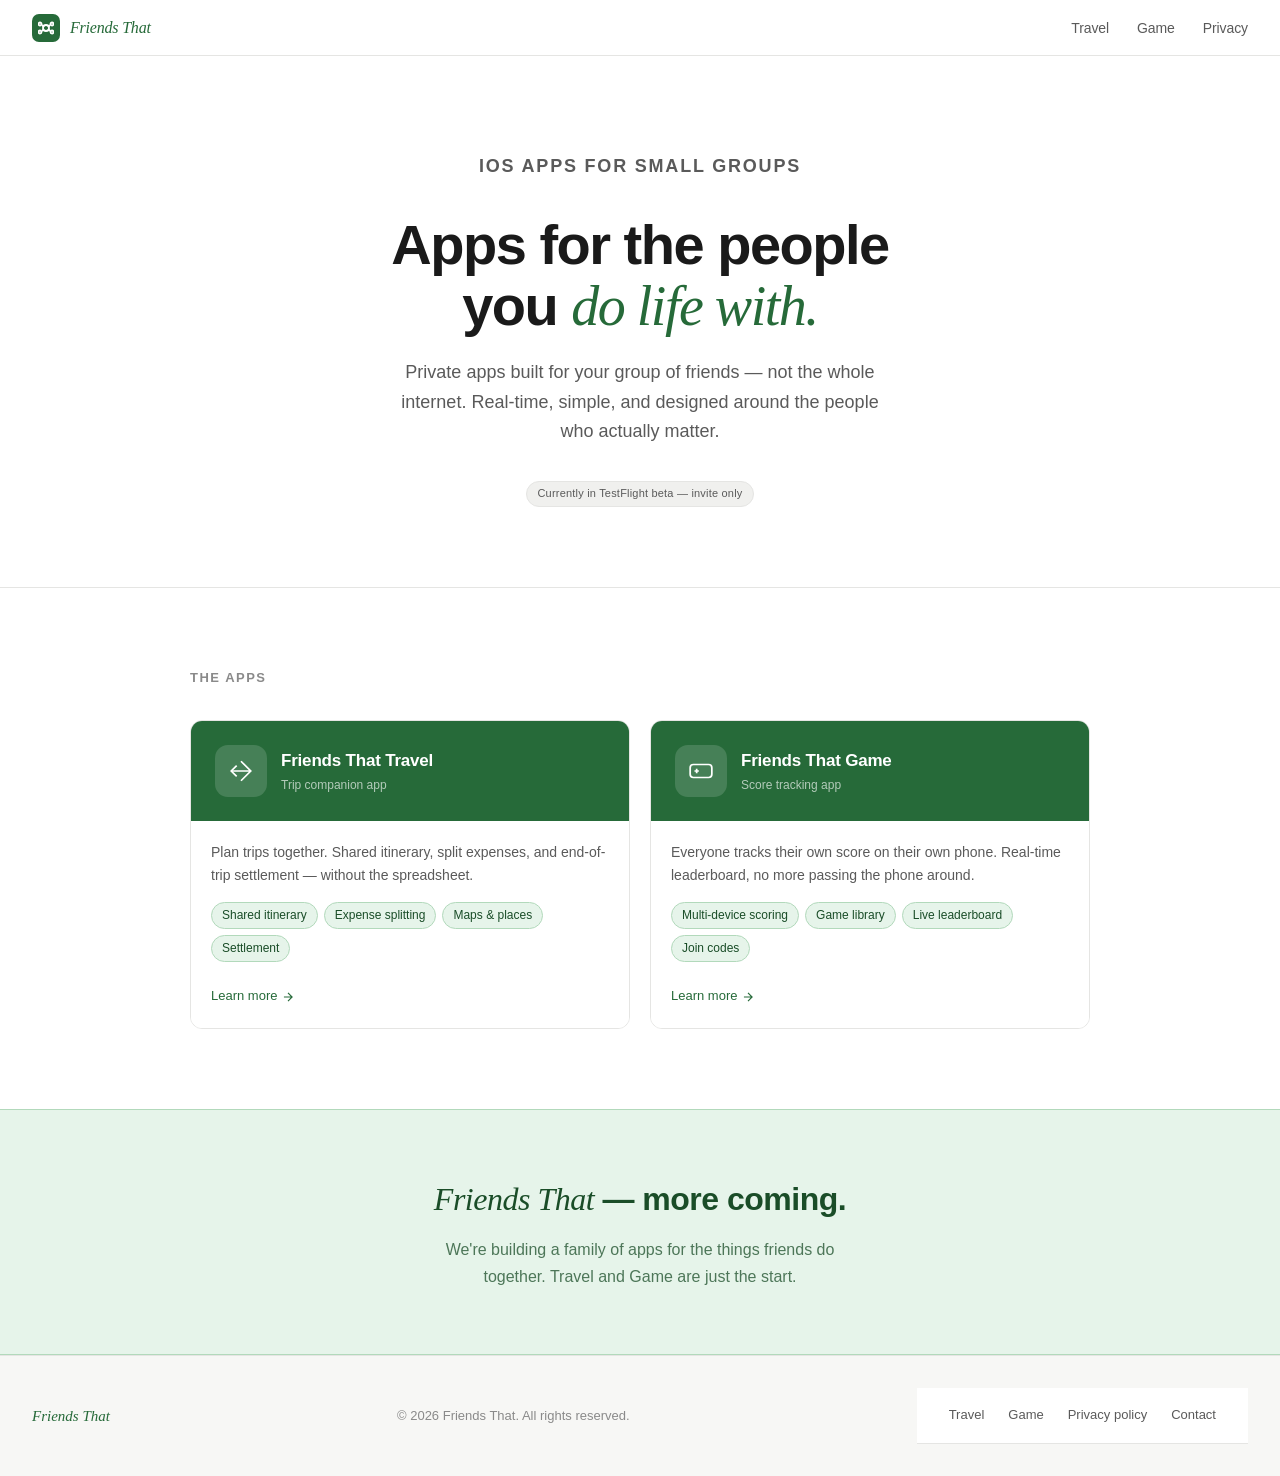
==== index.html @ 63b2794c "Add files via upload" ====
<!DOCTYPE html>
<html lang="en">
<head>
  <meta charset="UTF-8" />
  <meta name="viewport" content="width=device-width, initial-scale=1.0" />
  <title>Friends That — Apps for the people you do life with</title>
  <meta name="description" content="A family of private iOS apps built for small groups of friends. Plan trips, track scores, and do more together." />
  <link rel="stylesheet" href="style.css" />
  <style>
    .hero {
      padding: 6rem 2rem 5rem;
      text-align: center;
      border-bottom: 0.5px solid var(--border);
    }
    .hero-eyebrow {
      font-size: 12px; font-weight: 600; letter-spacing: 1.8px;
      text-transform: uppercase; color: var(--green);
      margin-bottom: 1.25rem;
    }
    .hero h1 {
      font-size: clamp(36px, 6vw, 56px);
      font-weight: 700; letter-spacing: -1.5px;
      line-height: 1.1; margin-bottom: 1.25rem;
      color: var(--text);
    }
    .hero h1 em {
      font-style: italic; font-weight: 400;
      font-family: Georgia, "Times New Roman", serif;
      color: var(--green);
    }
    .hero p {
      font-size: 18px; color: var(--text-muted);
      max-width: 480px; margin: 0 auto 2rem;
      line-height: 1.65;
    }
    .hero-note {
      font-size: 12px; color: var(--text-subtle); margin-top: 1rem;
    }

    .apps { padding: 5rem 2rem; }
    .apps-inner { max-width: 900px; margin: 0 auto; }
    .apps h2 {
      font-size: 13px; font-weight: 600; letter-spacing: 1.5px;
      text-transform: uppercase; color: var(--text-subtle);
      margin-bottom: 2rem;
    }
    .apps-grid {
      display: grid;
      grid-template-columns: repeat(auto-fit, minmax(280px, 1fr));
      gap: 1.25rem;
    }
    .app-card {
      border: 0.5px solid var(--border);
      border-radius: var(--radius);
      overflow: hidden;
      transition: box-shadow 0.2s, transform 0.2s;
      text-decoration: none; color: inherit;
      display: block;
    }
    .app-card:hover {
      box-shadow: 0 8px 32px rgba(38,106,57,0.10);
      transform: translateY(-2px);
      text-decoration: none;
    }
    .app-card-header {
      background: var(--green);
      padding: 1.5rem;
      display: flex; align-items: center; gap: 14px;
    }
    .app-icon-wrap {
      width: 52px; height: 52px;
      background: rgba(255,255,255,0.15);
      border-radius: 13px;
      display: flex; align-items: center; justify-content: center;
      flex-shrink: 0;
    }
    .app-icon-wrap svg { width: 26px; height: 26px; stroke: #fff; fill: none; stroke-width: 1.6; }
    .app-card-header-text { flex: 1; }
    .app-card-header-text h3 {
      font-size: 17px; font-weight: 600; color: #fff;
      margin-bottom: 2px; letter-spacing: -0.2px;
    }
    .app-card-header-text p {
      font-size: 12px; color: rgba(255,255,255,0.65);
    }
    .app-card-body { padding: 1.25rem; background: var(--bg); }
    .app-card-body p {
      font-size: 14px; color: var(--text-muted);
      line-height: 1.6; margin-bottom: 1rem;
    }
    .pill-row { display: flex; flex-wrap: wrap; gap: 6px; margin-bottom: 1.25rem; }
    .pill {
      font-size: 12px; padding: 3px 10px; border-radius: 100px;
      background: var(--green-light); color: var(--green-dark);
      border: 0.5px solid var(--green-border);
    }
    .card-link {
      font-size: 13px; font-weight: 500; color: var(--green);
      display: inline-flex; align-items: center; gap: 4px;
    }
    .card-link svg { width: 14px; height: 14px; stroke: currentColor; fill: none; stroke-width: 2; }

    .brand-section {
      background: var(--green-light);
      border-top: 0.5px solid var(--green-border);
      border-bottom: 0.5px solid var(--green-border);
      padding: 4rem 2rem; text-align: center;
    }
    .brand-section h2 {
      font-size: clamp(22px, 4vw, 32px);
      font-weight: 700; letter-spacing: -0.5px;
      margin-bottom: 0.75rem; color: var(--green-dark);
    }
    .brand-section h2 em {
      font-style: italic; font-weight: 400;
      font-family: Georgia, "Times New Roman", serif;
    }
    .brand-section p {
      font-size: 16px; color: var(--green-dark);
      max-width: 440px; margin: 0 auto;
      opacity: 0.75; line-height: 1.65;
    }
  </style>
</head>
<body>

<nav>
  <a href="index.html" class="nav-brand">
    <div class="nav-logo-mark">
      <svg viewBox="0 0 16 16"><circle cx="8" cy="8" r="3"/><circle cx="2" cy="4" r="1.5"/><circle cx="14" cy="4" r="1.5"/><circle cx="2" cy="12" r="1.5"/><circle cx="14" cy="12" r="1.5"/><line x1="4" y1="5" x2="6" y2="7"/><line x1="12" y1="5" x2="10" y2="7"/><line x1="4" y1="11" x2="6" y2="9"/><line x1="12" y1="11" x2="10" y2="9"/></svg>
    </div>
    <span class="nav-wordmark"><em>Friends That</em></span>
  </a>
  <ul class="nav-links">
    <li><a href="travel.html">Travel</a></li>
    <li><a href="game.html">Game</a></li>
    <li><a href="privacy.html">Privacy</a></li>
  </ul>
</nav>

<section class="hero">
  <p class="hero-eyebrow">iOS Apps for Small Groups</p>
  <h1>Apps for the people<br>you <em>do life with.</em></h1>
  <p>Private apps built for your group of friends — not the whole internet. Real-time, simple, and designed around the people who actually matter.</p>
  <span class="badge badge-gray">Currently in TestFlight beta — invite only</span>
</section>

<section class="apps">
  <div class="apps-inner">
    <h2>The apps</h2>
    <div class="apps-grid">

      <a href="travel.html" class="app-card">
        <div class="app-card-header">
          <div class="app-icon-wrap">
            <svg viewBox="0 0 24 24"><path d="M3 12h18M12 3l9 9-9 9"/><path d="M8 7l-5 5 5 5"/></svg>
          </div>
          <div class="app-card-header-text">
            <h3>Friends That Travel</h3>
            <p>Trip companion app</p>
          </div>
        </div>
        <div class="app-card-body">
          <p>Plan trips together. Shared itinerary, split expenses, and end-of-trip settlement — without the spreadsheet.</p>
          <div class="pill-row">
            <span class="pill">Shared itinerary</span>
            <span class="pill">Expense splitting</span>
            <span class="pill">Maps & places</span>
            <span class="pill">Settlement</span>
          </div>
          <span class="card-link">Learn more <svg viewBox="0 0 24 24"><path d="M5 12h14M12 5l7 7-7 7"/></svg></span>
        </div>
      </a>

      <a href="game.html" class="app-card">
        <div class="app-card-header">
          <div class="app-icon-wrap">
            <svg viewBox="0 0 24 24"><rect x="2" y="6" width="20" height="12" rx="3"/><path d="M6 12h4M8 10v4M15 12h.01M18 12h.01"/></svg>
          </div>
          <div class="app-card-header-text">
            <h3>Friends That Game</h3>
            <p>Score tracking app</p>
          </div>
        </div>
        <div class="app-card-body">
          <p>Everyone tracks their own score on their own phone. Real-time leaderboard, no more passing the phone around.</p>
          <div class="pill-row">
            <span class="pill">Multi-device scoring</span>
            <span class="pill">Game library</span>
            <span class="pill">Live leaderboard</span>
            <span class="pill">Join codes</span>
          </div>
          <span class="card-link">Learn more <svg viewBox="0 0 24 24"><path d="M5 12h14M12 5l7 7-7 7"/></svg></span>
        </div>
      </a>

    </div>
  </div>
</section>

<div class="brand-section">
  <h2><em>Friends That</em> — more coming.</h2>
  <p>We're building a family of apps for the things friends do together. Travel and Game are just the start.</p>
</div>

<footer>
  <span class="footer-brand">Friends That</span>
  <span class="footer-copy">© 2026 Friends That. All rights reserved.</span>
  <nav class="footer-links">
    <a href="travel.html">Travel</a>
    <a href="game.html">Game</a>
    <a href="privacy.html">Privacy policy</a>
    <a href="mailto:privacy@friendsthat.app">Contact</a>
  </nav>
</footer>

</body>
</html>
---- style.css ----
/* Friends That — brand stylesheet */
/* Brand green: #266A39 */

*, *::before, *::after { box-sizing: border-box; margin: 0; padding: 0; }

:root {
  --green:        #266A39;
  --green-dark:   #1A4D28;
  --green-mid:    #3D8F52;
  --green-light:  #E6F4EA;
  --green-border: #B2D9BB;
  --text:         #1A1A1A;
  --text-muted:   #5A5A5A;
  --text-subtle:  #8A8A8A;
  --bg:           #FFFFFF;
  --bg-secondary: #F7F7F5;
  --border:       #E5E5E3;
  --radius:       12px;
  --radius-sm:    8px;
}

html { font-size: 16px; -webkit-font-smoothing: antialiased; }

body {
  font-family: -apple-system, BlinkMacSystemFont, "SF Pro Text", "Helvetica Neue", Arial, sans-serif;
  color: var(--text);
  background: var(--bg);
  line-height: 1.6;
}

a { color: var(--green); text-decoration: none; }
a:hover { text-decoration: underline; }

/* ── Nav ── */
nav {
  position: sticky; top: 0; z-index: 100;
  background: rgba(255,255,255,0.92);
  backdrop-filter: saturate(180%) blur(20px);
  -webkit-backdrop-filter: saturate(180%) blur(20px);
  border-bottom: 0.5px solid var(--border);
  padding: 0 2rem;
  height: 56px;
  display: flex; align-items: center; justify-content: space-between;
}

.nav-brand {
  display: flex; align-items: center; gap: 10px;
  text-decoration: none;
}
.nav-logo-mark {
  width: 28px; height: 28px;
  background: var(--green);
  border-radius: 7px;
  display: flex; align-items: center; justify-content: center;
}
.nav-logo-mark svg { width: 16px; height: 16px; fill: none; stroke: #fff; stroke-width: 1.8; }
.nav-wordmark {
  font-size: 16px; font-weight: 600; color: var(--text);
  letter-spacing: -0.2px;
}
.nav-wordmark em {
  font-style: italic; font-weight: 400; color: var(--green);
  font-family: Georgia, "Times New Roman", serif;
}

.nav-links {
  display: flex; align-items: center; gap: 1.75rem;
  list-style: none;
}
.nav-links a {
  font-size: 14px; color: var(--text-muted);
  text-decoration: none; letter-spacing: -0.1px;
}
.nav-links a:hover { color: var(--text); }
.nav-links a.active { color: var(--green); font-weight: 500; }

/* ── Footer ── */
footer {
  border-top: 0.5px solid var(--border);
  padding: 2rem;
  display: flex; justify-content: space-between; align-items: center;
  flex-wrap: wrap; gap: 1rem;
  background: var(--bg-secondary);
}
.footer-brand {
  font-family: Georgia, "Times New Roman", serif;
  font-style: italic; color: var(--green);
  font-size: 15px; font-weight: 400;
}
.footer-copy { font-size: 13px; color: var(--text-subtle); }
.footer-links { display: flex; gap: 1.5rem; }
.footer-links a { font-size: 13px; color: var(--text-muted); text-decoration: none; }
.footer-links a:hover { color: var(--text); }

/* ── Pill badge ── */
.badge {
  display: inline-block;
  font-size: 11px; font-weight: 500;
  padding: 3px 10px; border-radius: 100px;
  letter-spacing: 0.2px;
}
.badge-green { background: var(--green-light); color: var(--green-dark); border: 0.5px solid var(--green-border); }
.badge-gray  { background: #F0F0EE; color: var(--text-muted); border: 0.5px solid var(--border); }

/* ── Buttons ── */
.btn {
  display: inline-flex; align-items: center; gap: 6px;
  padding: 10px 20px; border-radius: var(--radius-sm);
  font-size: 15px; font-weight: 500;
  cursor: pointer; text-decoration: none;
  transition: opacity 0.15s, transform 0.1s;
  border: none;
}
.btn:hover { opacity: 0.88; transform: translateY(-1px); text-decoration: none; }
.btn-primary { background: var(--green); color: #fff; }
.btn-outline { background: transparent; color: var(--green); border: 1.5px solid var(--green); }

/* ── Feature grid ── */
.feature-grid {
  display: grid;
  grid-template-columns: repeat(auto-fit, minmax(200px, 1fr));
  gap: 1px;
  background: var(--border);
  border: 0.5px solid var(--border);
  border-radius: var(--radius);
  overflow: hidden;
}
.feature-item {
  background: var(--bg);
  padding: 1.5rem;
}
.feature-icon {
  width: 36px; height: 36px;
  background: var(--green-light);
  border-radius: var(--radius-sm);
  display: flex; align-items: center; justify-content: center;
  margin-bottom: 0.75rem;
}
.feature-icon svg { width: 18px; height: 18px; stroke: var(--green); fill: none; stroke-width: 1.8; }
.feature-item h3 { font-size: 14px; font-weight: 600; margin-bottom: 0.35rem; }
.feature-item p  { font-size: 13px; color: var(--text-muted); line-height: 1.5; }

/* ── Section spacing ── */
.section { padding: 5rem 2rem; max-width: 900px; margin: 0 auto; }
.section-sm { padding: 3rem 2rem; max-width: 900px; margin: 0 auto; }
.divider { border: none; border-top: 0.5px solid var(--border); }

/* ── Prose (privacy policy) ── */
.prose { max-width: 680px; margin: 0 auto; }
.prose h1 { font-size: 28px; font-weight: 700; margin-bottom: 0.5rem; letter-spacing: -0.4px; }
.prose h2 { font-size: 18px; font-weight: 600; margin: 2.5rem 0 0.75rem; letter-spacing: -0.2px; }
.prose p  { font-size: 15px; color: var(--text-muted); margin-bottom: 1rem; line-height: 1.75; }
.prose ul { padding-left: 1.25rem; margin-bottom: 1rem; }
.prose ul li { font-size: 15px; color: var(--text-muted); line-height: 1.75; margin-bottom: 0.35rem; }
.prose a  { color: var(--green); }

@media (max-width: 640px) {
  nav { padding: 0 1rem; }
  .nav-links { gap: 1rem; }
  .section { padding: 3rem 1.25rem; }
  footer { flex-direction: column; align-items: flex-start; }
}
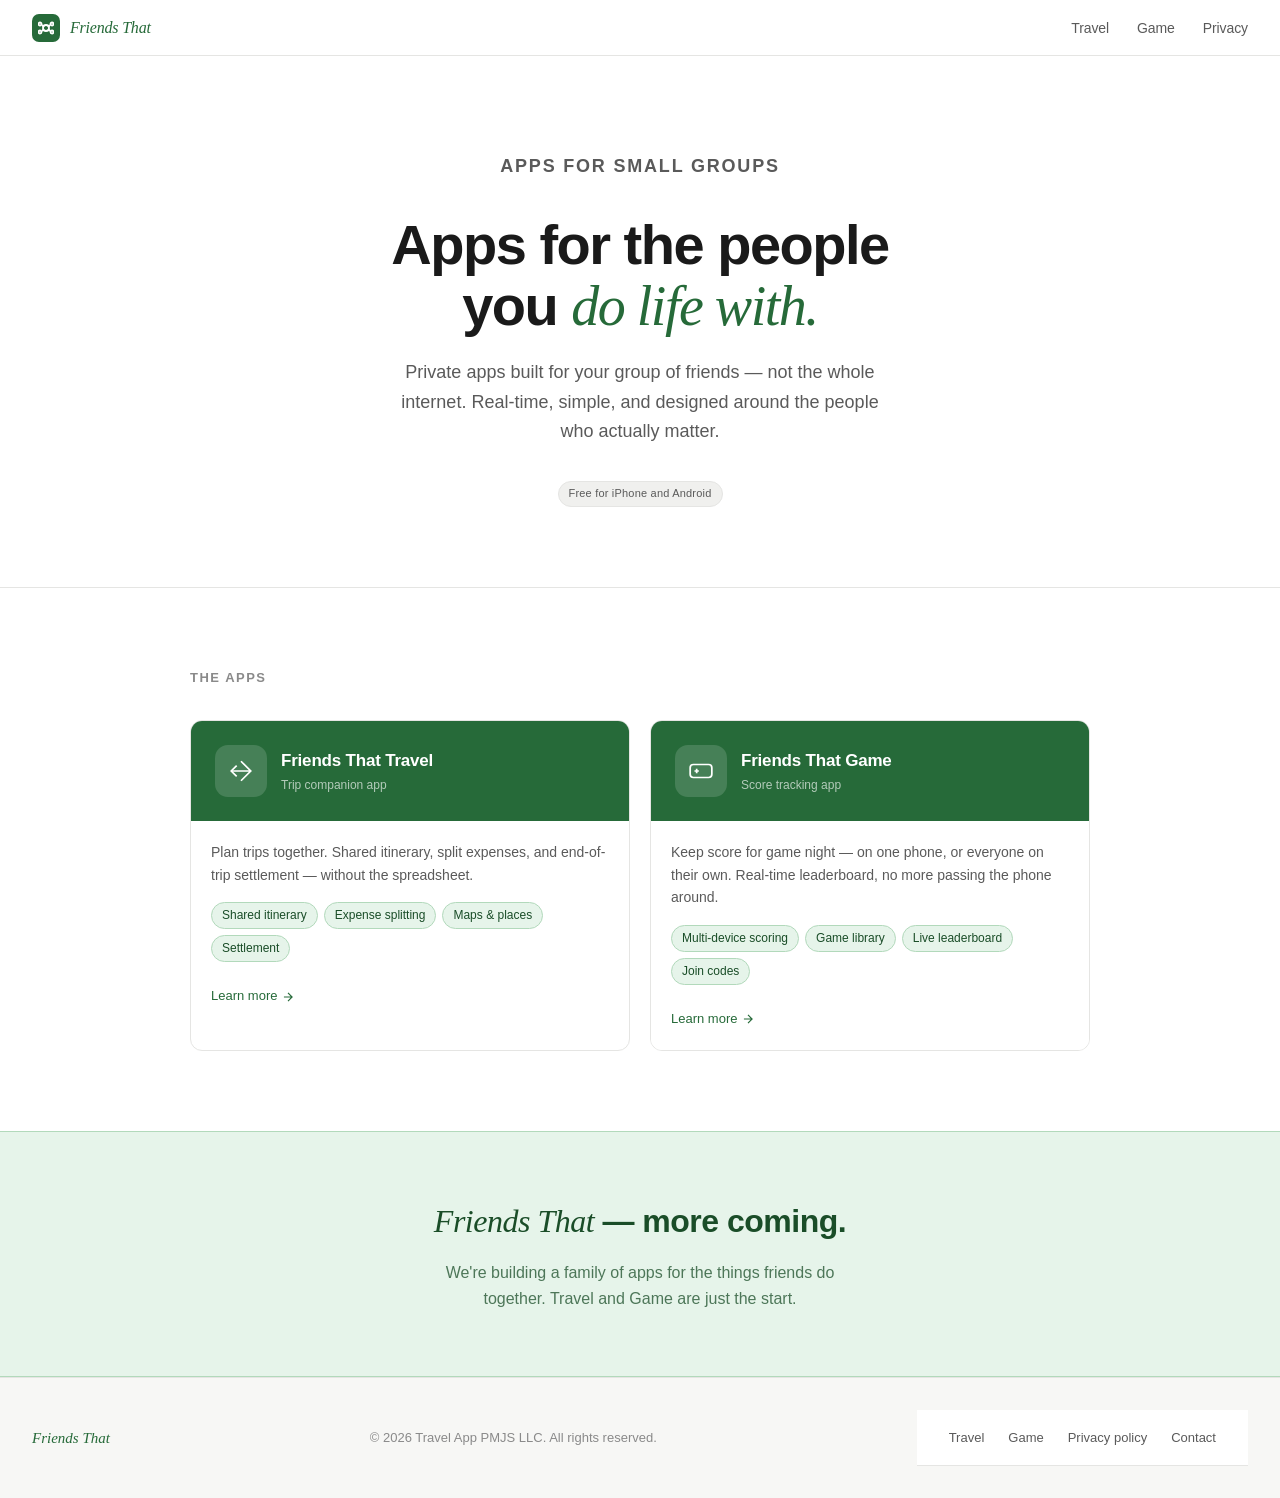
==== commit 4e2408cb: "Site review: accurate Game/Travel pages, full privacy policy rewrite - Privacy policy rewritten: Tra" ====
--- a/index.html
+++ b/index.html
@@ -139,10 +139,10 @@
 </nav>
 
 <section class="hero">
-  <p class="hero-eyebrow">iOS Apps for Small Groups</p>
+  <p class="hero-eyebrow">Apps for Small Groups</p>
   <h1>Apps for the people<br>you <em>do life with.</em></h1>
   <p>Private apps built for your group of friends — not the whole internet. Real-time, simple, and designed around the people who actually matter.</p>
-  <span class="badge badge-gray">Currently in TestFlight beta — invite only</span>
+  <span class="badge badge-gray">Free for iPhone and Android</span>
 </section>
 
 <section class="apps">
@@ -183,7 +183,7 @@
           </div>
         </div>
         <div class="app-card-body">
-          <p>Everyone tracks their own score on their own phone. Real-time leaderboard, no more passing the phone around.</p>
+          <p>Keep score for game night — on one phone, or everyone on their own. Real-time leaderboard, no more passing the phone around.</p>
           <div class="pill-row">
             <span class="pill">Multi-device scoring</span>
             <span class="pill">Game library</span>
@@ -205,7 +205,7 @@
 
 <footer>
   <span class="footer-brand">Friends That</span>
-  <span class="footer-copy">© 2026 Friends That. All rights reserved.</span>
+  <span class="footer-copy">© 2026 Travel App PMJS LLC. All rights reserved.</span>
   <nav class="footer-links">
     <a href="travel.html">Travel</a>
     <a href="game.html">Game</a>
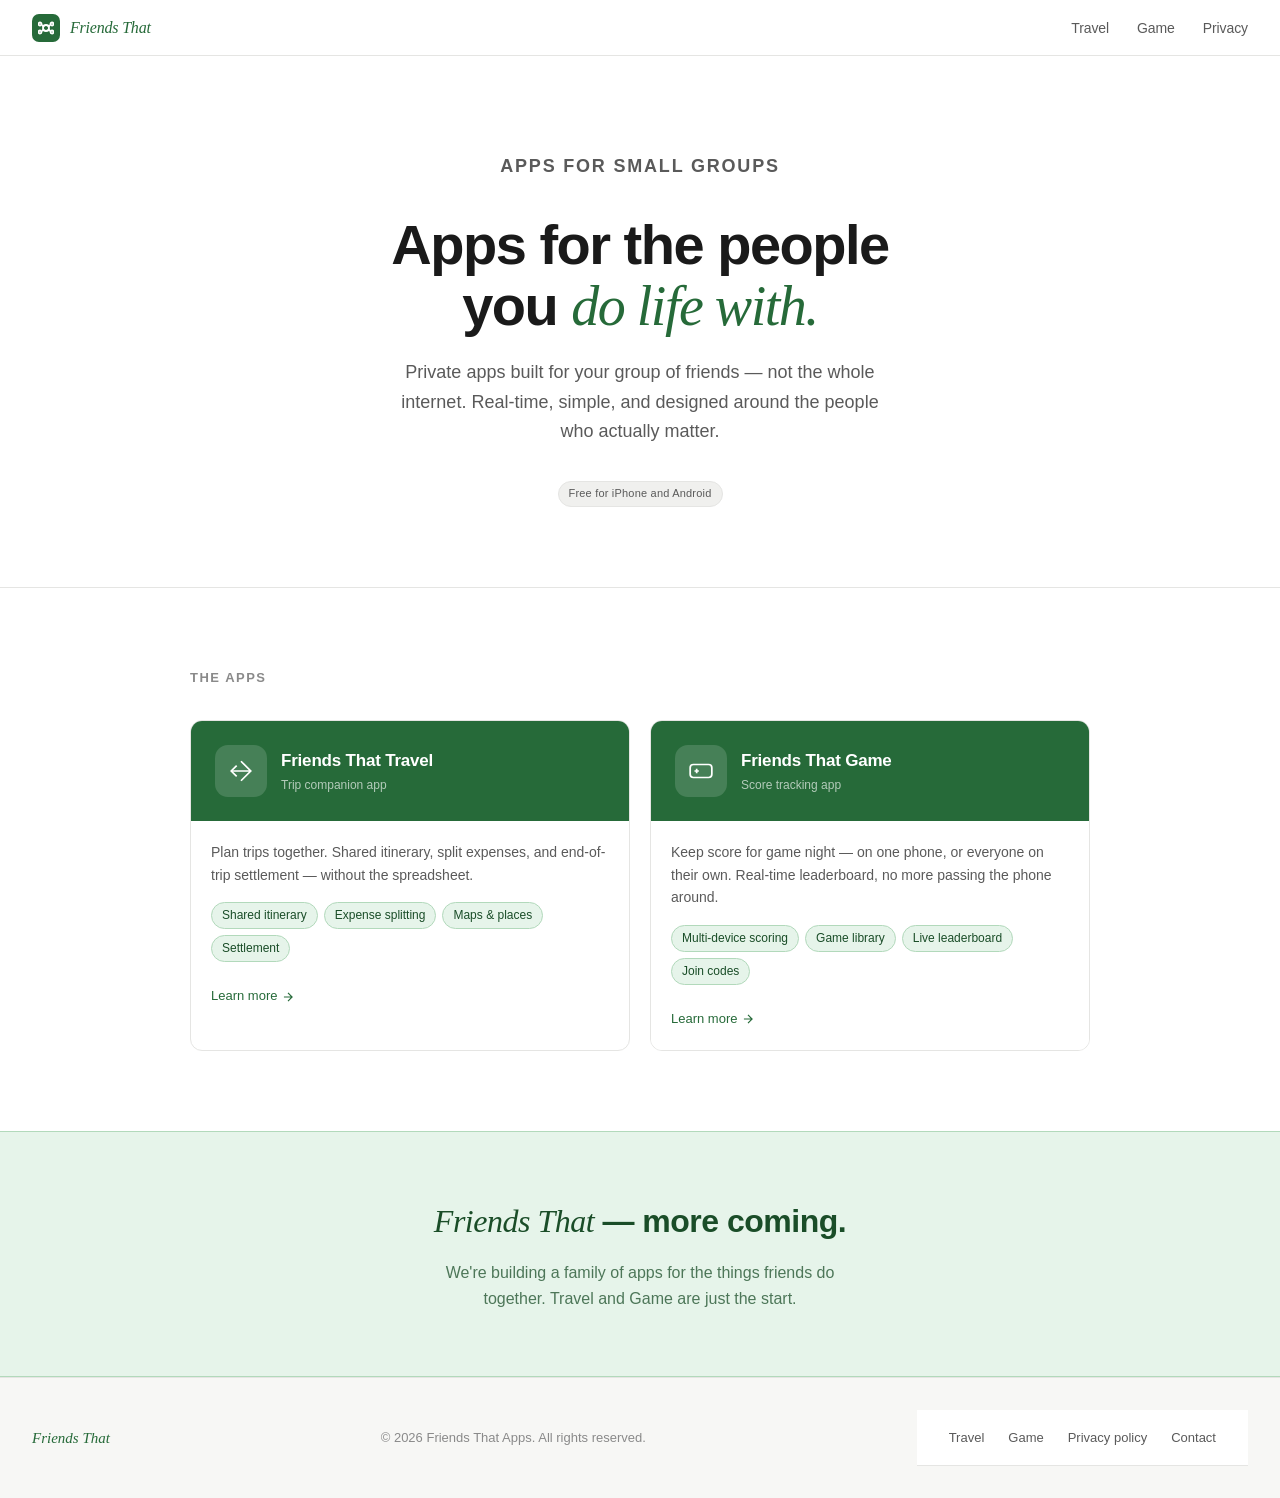
==== commit 4a8bbc39: "Business name on every page: Friends That Apps (the DBA being filed) Co-Authored-By: Claude Opus 5.5" ====
--- a/index.html
+++ b/index.html
@@ -205,7 +205,7 @@
 
 <footer>
   <span class="footer-brand">Friends That</span>
-  <span class="footer-copy">© 2026 Travel App PMJS LLC. All rights reserved.</span>
+  <span class="footer-copy">© 2026 Friends That Apps. All rights reserved.</span>
   <nav class="footer-links">
     <a href="travel.html">Travel</a>
     <a href="game.html">Game</a>
